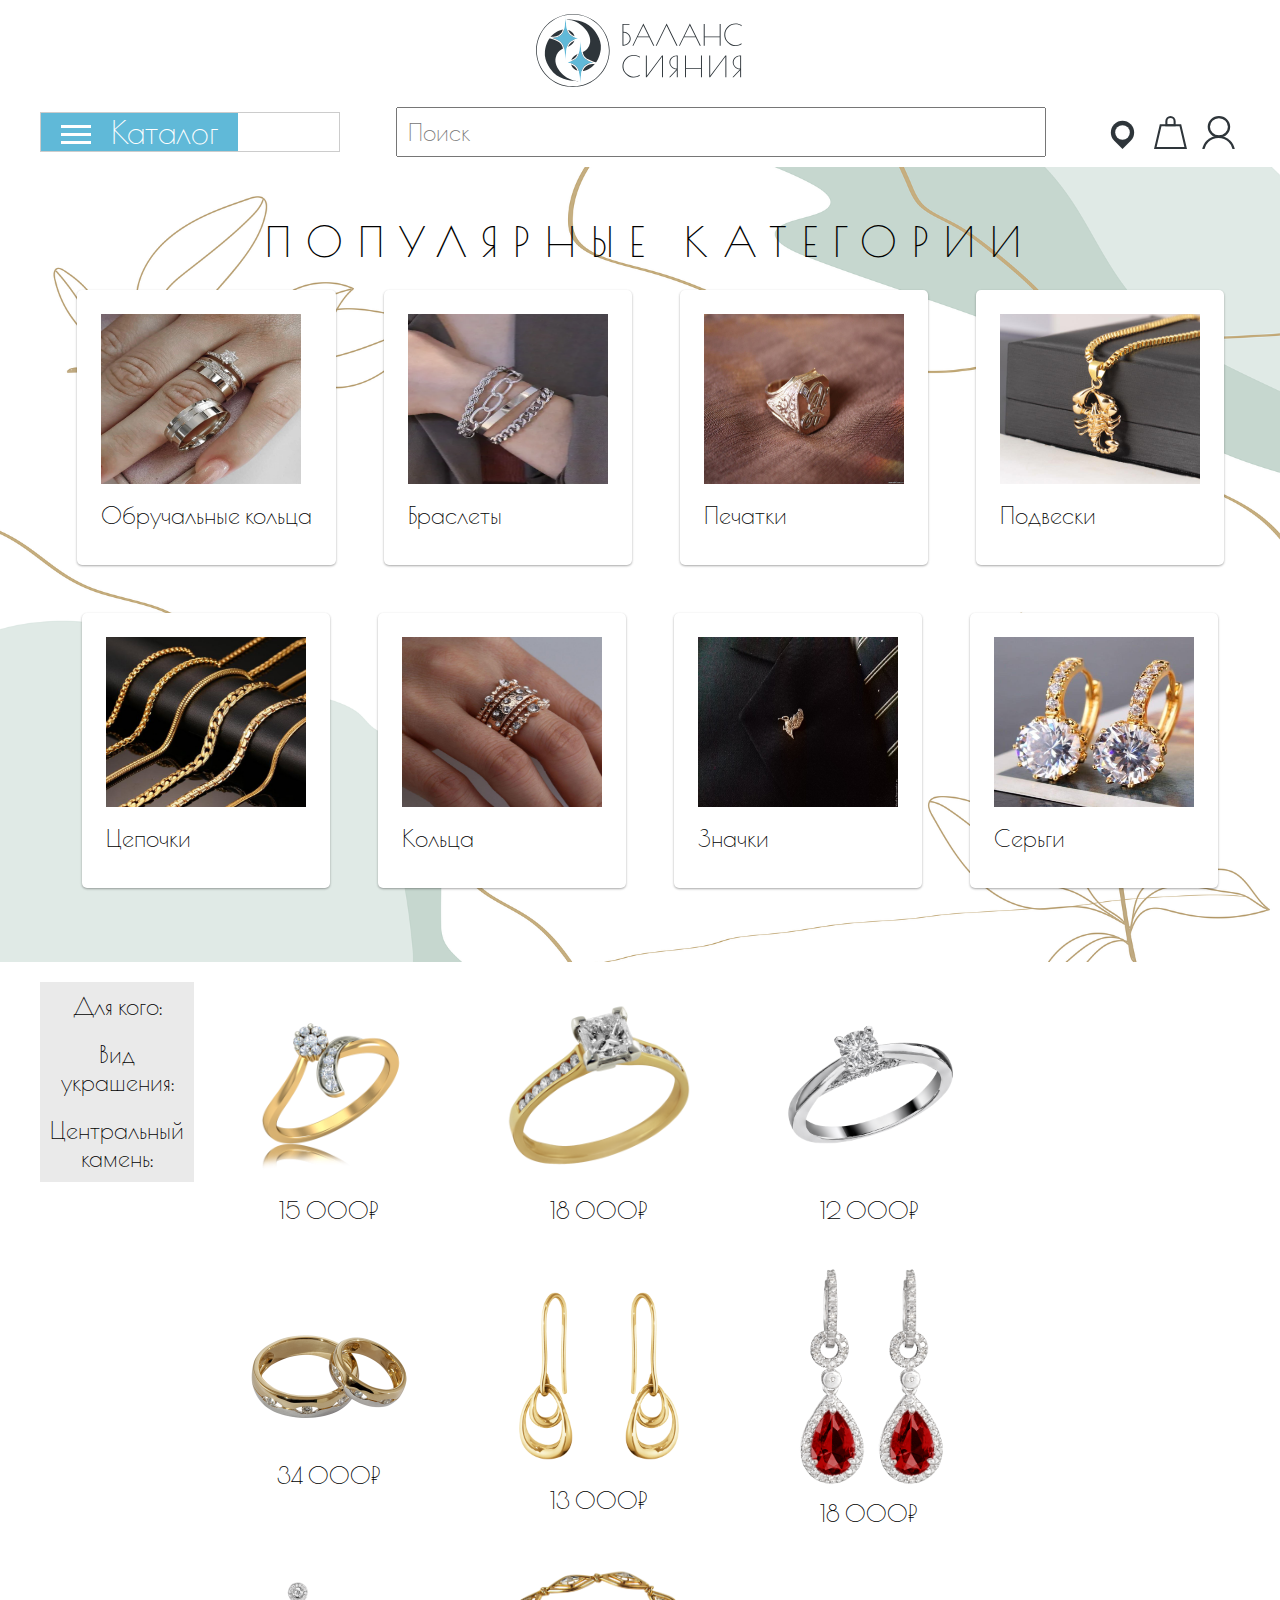
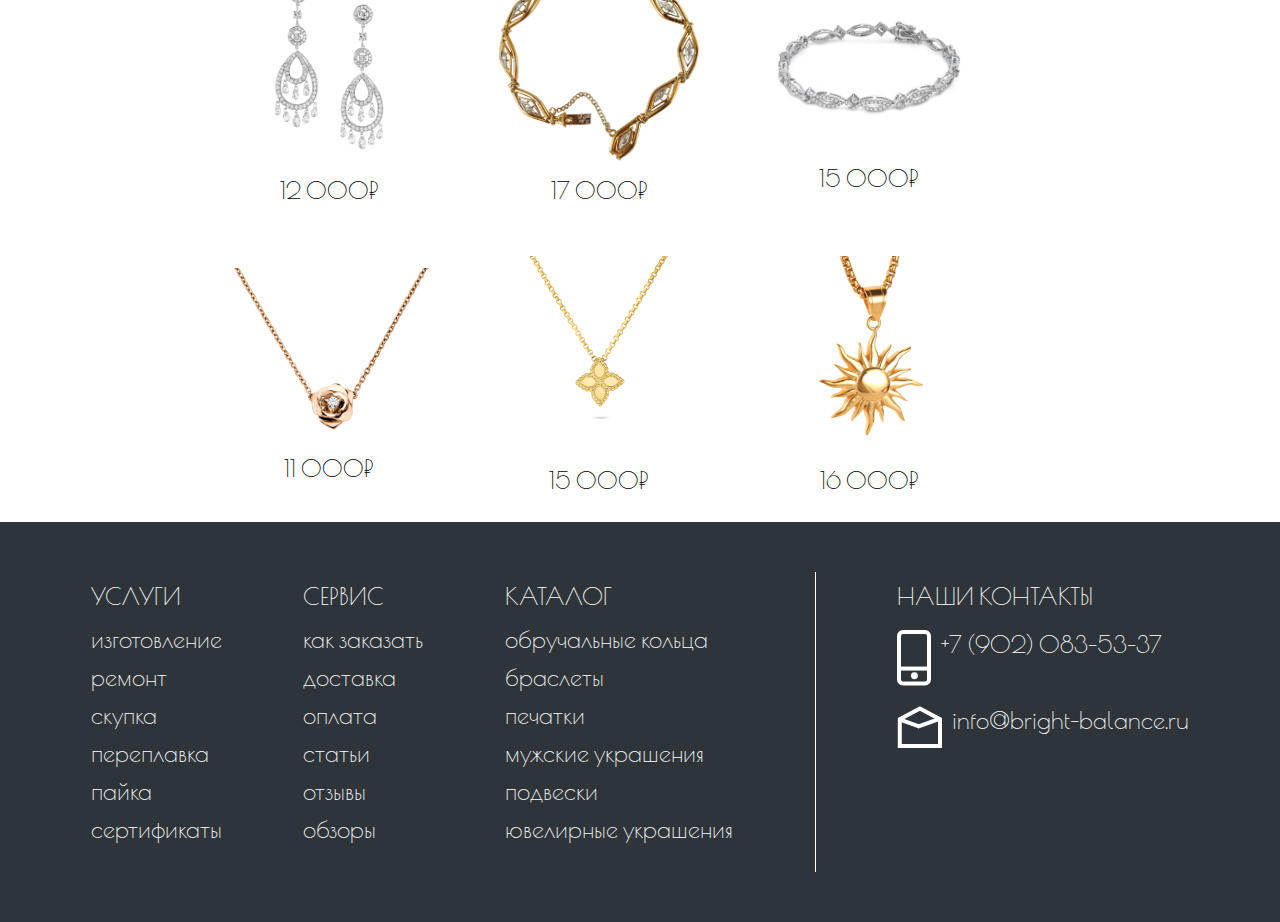
==== catalogue.html @ 17504b64 "Add files via upload" ====
<!DOCTYPE html>
<html lang="en">
<head>
    <meta charset="UTF-8">
    <meta name="viewport" content="width=device-width, initial-scale=1.0">
    <title>Баланс Сияния - Каталог</title>
    <link rel="stylesheet" href="./assets/styles/catalogue-styles.css">
</head>
<body>
    <header>
        <div class="section-navbar">
            <div class="container">
                <div class="logo">
                    <img src="./assets/imgs/shinebalance-logo.svg" alt="">
                </div>
                <div class="navbar">
                    <div class="dropdown">
                        <label for="dropdown-toggle" class="catalog-button"><img src="./assets/imgs/lines.svg" alt="">Каталог</label>
                        <input type="checkbox" id="dropdown-toggle" class="dropdown-toggle">
                        
                        <div class="dropdown-content">
                            <a href="#">Весь каталог</a>
                            <div class="line"></div>
                            <p>Популярные категории</p>
                            <a href="#">Кольца</a>
                            <a href="#">Серьги</a>
                            <a href="#">Браслеты</a>
                            <a href="#">Ожерелья</a>
                        </div>
                    </div>
                    <input type="search" placeholder="Поиск">
                    <div class="kn">
                        <button class="map"></button>
                        <button class="cart"></button>
                        <button class="account"></button>
                    </div>
                </div>
            </div>
        </div>
    </header>

    <main>
        <div class="section-popular">
            <div class="container">
                <div class="title">
                    <p>ПОПУЛЯРНЫЕ КАТЕГОРИИ</p>
                </div>
                <div class="cards">
                    <div class="cat-card">
                        <img src="./assets/imgs/weddingrings.jpg" alt="">
                        <p>Обручальные кольца</p>
                    </div>
                    <div class="cat-card">
                        <img src="./assets/imgs/bracelet.jpg" alt="">
                        <p>Браслеты</p>
                    </div>
                    <div class="cat-card">
                        <img src="./assets/imgs/pechatki.jpg" alt="">
                        <p>Печатки</p>
                    </div>
                    <div class="cat-card">
                        <img src="./assets/imgs/podveski.jpeg" alt="">
                        <p>Подвески</p>
                    </div>
                    <div class="cat-card">
                        <img src="./assets/imgs/chains.jpg" alt="">
                        <p>Цепочки</p>
                    </div>
                    <div class="cat-card">
                        <img src="./assets/imgs/rings.jpeg" alt="">
                        <p>Кольца</p>
                    </div>
                    <div class="cat-card">
                        <img src="./assets/imgs/znachki.jpg" alt="">
                        <p>Значки</p>
                    </div>
                    <div class="cat-card">
                        <img src="./assets/imgs/earrings.jpg" alt="">
                        <p>Серьги</p>
                    </div>
                </div>
            </div>
        </div>

        <div class="section-catalogue">
            <div class="container">
                <div class="preferences">
                    <div class="dropdown1">
                        <input type="checkbox" id="toggle-dropdown1" hidden>
                        <label for="toggle-dropdown1" class="dropdown-title">Для кого:</label>
                        <ul class="options-list">
                            <li><input type="checkbox" id="option1"><label for="option1">Мужское</label></li>
                            <li><input type="checkbox" id="option2"><label for="option2">Женское</label></li>
                        </ul>
                    </div>
                    
                    <div class="dropdown2">
                        <input type="checkbox" id="toggle-dropdown2" hidden>
                        <label for="toggle-dropdown2" class="dropdown-title">Вид украшения:</label>
                        <ul class="options-list">
                            <li><input type="checkbox" id="option1"><label for="option1">Кольца</label></li>
                            <li><input type="checkbox" id="option2"><label for="option2">Серьги</label></li>
                            <li><input type="checkbox" id="option1"><label for="option1">Колье</label></li>
                            <li><input type="checkbox" id="option2"><label for="option2">Браслет</label></li>
                            <li><input type="checkbox" id="option1"><label for="option1">Подвески</label></li>
                            <li><input type="checkbox" id="option2"><label for="option2">Цепочки</label></li>
                        </ul>
                    </div>
                    
                    <div class="dropdown3">
                        <input type="checkbox" id="toggle-dropdown3" hidden>
                        <label for="toggle-dropdown3" class="dropdown-title">Центральный камень:</label>
                        <ul class="options-list">
                            <li><input type="checkbox" id="option1"><label for="option1">Без вставок</label></li>
                            <li><input type="checkbox" id="option2"><label for="option2">Бриллиант</label></li>
                            <li><input type="checkbox" id="option1"><label for="option1">Сапфир</label></li>
                            <li><input type="checkbox" id="option2"><label for="option2">Рубин</label></li>
                            <li><input type="checkbox" id="option1"><label for="option1">Изумруд</label></li>
                            <li><input type="checkbox" id="option2"><label for="option2">Жемчуг</label></li>
                        </ul>
                    </div>
                </div>

                <div class="product">
                    <div class="card">
                        <div class="image"><img src="./assets/imgs/product1.png" alt=""></div>
                        <p>15 000₽</p>
                        <div class="descr" hidden>
                            <p>Золотое кольцо с вставками из горного хрусталя</p>
                            <button>В корзину</button>
                        </div>
                    </div>

                    <div class="card">
                        <div class="image"><img src="./assets/imgs/product2.png" alt=""></div>
                        <p>18 000₽</p>
                        <div class="descr" hidden>
                            <p>Материалистичное золотое кольцо с вставками из горного хрусталя</p>
                            <button>В корзину</button>
                        </div>
                    </div>

                    <div class="card">
                        <div class="image"><img src="./assets/imgs/product3.png" alt=""></div>
                        <p>12 000₽</p>
                        <div class="descr" hidden>
                            <p>Серебряное кольцо с вставками из горного хрусталя</p>
                            <button>В корзину</button>
                        </div>
                    </div>

                    <div class="card">
                        <div class="image"><img src="./assets/imgs/product4.png" alt=""></div>
                        <p>34 000₽</p>
                        <div class="descr" hidden>
                            <p>Обручальные кольца из классического и белого золота</p>
                            <button>В корзину</button>
                        </div>
                    </div>

                    <div class="card">
                        <div class="image"><img src="./assets/imgs/product5.png" alt=""></div>
                        <p>13 000₽</p>
                        <div class="descr" hidden>
                            <p>Массивные серьги из золота в стиле минимализм</p>
                            <button>В корзину</button>
                        </div>
                    </div>

                    <div class="card">
                        <div class="image"><img src="./assets/imgs/product6.png" alt=""></div>
                        <p>18 000₽</p>
                        <div class="descr" hidden>
                            <p>Серебряные серьги со вставками из горного хрусталя и рубина</p>
                            <button>В корзину</button>
                        </div>
                    </div>

                    <div class="card">
                        <div class="image"><img src="./assets/imgs/product7.png" alt=""></div>
                        <p>12 000₽</p>
                        <div class="descr" hidden>
                            <p>Серебряные серьги с вставками из горного хрусталя</p>
                            <button>В корзину</button>
                        </div>
                    </div>

                    <div class="card">
                        <div class="image"><img src="./assets/imgs/product8.png" alt=""></div>
                        <p>17 000₽</p>
                        <div class="descr" hidden>
                            <p>Браслет из золота и серебра с ромбовидным узором</p>
                            <button>В корзину</button>
                        </div>
                    </div>

                    <div class="card">
                        <div class="image"><img src="./assets/imgs/product9.webp" alt=""></div>
                        <p>15 000₽</p>
                        <div class="descr" hidden>
                            <p>Серебряный браслет со вставками из горного хрусталя</p>
                            <button>В корзину</button>
                        </div>
                    </div>

                    <div class="card">
                        <div class="image"><img src="./assets/imgs/product10.webp" alt=""></div>
                        <p>11 000₽</p>
                        <div class="descr" hidden>
                            <p>Подвеска “Роза” из сплава меди со вставкой из горного хрусталя</p>
                            <button>В корзину</button>
                        </div>
                    </div>

                    <div class="card">
                        <div class="image"><img src="./assets/imgs/product11.png" alt=""></div>
                        <p>15 000₽</p>
                        <div class="descr" hidden>
                            <p>Золотая подвеска “Лепестки”</p>
                            <button>В корзину</button>
                        </div>
                    </div>

                    <div class="card">
                        <div class="image"><img src="./assets/imgs/product12.png" alt=""></div>
                        <p>16 000₽</p>
                        <div class="descr" hidden>
                            <p>Золотая подвеска “Солнце”</p>
                            <button>В корзину</button>
                        </div>
                    </div>
                </div>
            </div>
        </div>
    </main>

    <footer>
        <div class="uslugi">
            <div class="title">УСЛУГИ</div>
            <div class="links">
                <a href="">изготовление</a>
                <a href="">ремонт</a>
                <a href="">скупка</a>
                <a href="">переплавка</a>
                <a href="">пайка</a>
                <a href="">сертификаты</a>
            </div>
        </div>
        <div class="services">
            <div class="title">СЕРВИС</div>
            <div class="links">
                <a href="">как заказать</a>
                <a href="">доставка</a>
                <a href="">оплата</a>
                <a href="">статьи</a>
                <a href="">отзывы</a>
                <a href="">обзоры</a>
            </div>
        </div>
        <div class="catalogue">
            <div class="title">КАТАЛОГ</div>
            <div class="links">
                <a href="">обручальные кольца</a>
                <a href="">браслеты</a>
                <a href="">печатки</a>
                <a href="">мужские украшения</a>
                <a href="">подвески</a>
                <a href="">ювелирные украшения</a>
            </div>
        </div>
        <div class="line"></div>
        <div class="catalogue">
            <div class="title">НАШИ КОНТАКТЫ</div>
            <div class="contacts">
                <div class="contct">
                    <img src="./assets/imgs/phone.svg" alt="">
                    <p>+7 (902) 083-53-37</p>
                </div>
                <div class="contct">
                    <img src="./assets/imgs/mail.svg" alt="">
                    <p>info@bright-balance.ru</p>
                </div>
            </div>
        </div>
    </footer>
</body>
</html>
---- assets/styles/catalogue-styles.css ----
@font-face {
    font-family: "PoiretOne";
    src: url(../fonts/PoiretOne-Regular.ttf);
    font-weight: 500;
    font-style: normal;
}

*{
    margin: 0;
    bottom: 0;
    padding: 0;
    outline: none;
    text-decoration: none;
    box-sizing: border-box;
    font-family: "PoiretOne";
    font-size: 24px;
}

.container{
    width: 1200px;
    margin: 0 auto;
}

.logo {
    display: flex;
    justify-content: center;
    padding: 10px 0;
}

.logo img{
    width: 214px;
}

.navbar{
    display: flex;
    justify-content: space-between;
    align-items: center;
    margin: 10px 0;
}

.navbar button{
    border: none;
    width: 33px;
    height: 33px;
    background-color: #3498db00;
    background-size: cover;
    margin: 5px;
}

.navbar .map{
    background-image: url(../imgs/map-mark.svg);
}

.navbar .cart{
    background-image: url(../imgs/cart.svg);
}

.navbar .account{
    background-image: url(../imgs/account-icon.svg);
}

.navbar input{
    width: 650px;
    height: 50px;
    padding: 10px;
}


.navbar .dropdown-toggle {
    display: none;
}

/* Стили для кнопки */
.catalog-button {
    background-color: #60B9D8;
    color: white;
    padding: 10px 20px;
    font-size: 32px;
    border: none;
    cursor: pointer;
    width: 100%;
    text-align: left;
    margin: 5px 0;
}

.catalog-button img{
    padding-right: 20px;
}

/* Скрытый список до активации */
.navbar .dropdown-content {
    display: none;
    position: absolute;
    top: 20%;
    background-color: #f9f9f9;
    min-width: 1000px;
    height: 300px;
    box-shadow: 0px 8px 16px 0px rgba(0,0,0,0.2);
    z-index: 1;
    border: solid 1px black;
    padding: 5px;
}

/* Показываем список при нажатии на кнопку */
 .dropdown-toggle:checked ~ .dropdown-content {
    display: block;
}

/* Ссылки внутри списка */
.navbar .dropdown-content a {
    color: black;
    padding: 12px 16px;
    text-decoration: none;
    display: block;
}

.navbar .dropdown-content .line{
    width: 100%;
    height: 1px;
    background-color: black;
}

/* Изменение цвета ссылки при наведении */
.navbar .dropdown-content a:hover {
    background-color: #f1f1f1;
}

.section-popular{
    background-image: url(../imgs/background-g628e345a4_1920.png);
    background-size: cover;
    background-position: center;
    padding: 50px;
}

.section-popular .container{
    display: flex;
    flex-direction: column;
    align-items: center;
}

.section-popular .title p{
    text-align: center;
    font-size: 42px;
    letter-spacing: 15px;
}

.cards {
    display: flex;
    flex-wrap: wrap;
    align-items: center;
    justify-content: center;
}

.cat-card {
    margin: 1rem;
    background-color: white;
    padding: 1em;
    box-shadow: 0 1px 3px rgba(0,0,0,0.12), 0 1px 2px rgba(0,0,0,0.24);
    transition: all 0.3s cubic-bezier(.25,.8,.25,1);
    border-radius: 5px;
}

.cat-card img {
    width: 200px;
    height: 170px;
}

.cat-card p {
    margin: 0.5em 0;
}

.cat-card:hover {
    box-shadow: 0 14px 28px rgba(0,0,0,0.25), 0 10px 10px rgba(0,0,0,0.22);
}


.section-catalogue .container{
    display: flex;
    justify-content: space-between;
}

.section-catalogue .preferences{
    padding-top: 20px;
}


.dropdown {
    width: 300px;
    max-height: 200px;
    overflow-y: auto;
    border: 1px solid #ccc;
    position: relative;
}

.dropdown-title {
    cursor: pointer;
    background-color: #eaeaea;
    padding: 10px;
    text-align: center;
    user-select: none;
    display: block;
}

.options-list {
    list-style-type: none;
    padding: 10px;
    display: none;
}

.options-list li {
    margin-bottom: 5px;
}

.options-list input[type="checkbox"] {
    vertical-align: middle;
    margin-right: 5px;
}

.options-list label {
    vertical-align: middle;
}

#toggle-dropdown1:checked ~ .options-list {
    display: block;
}
#toggle-dropdown2:checked ~ .options-list {
    display: block;
}
#toggle-dropdown3:checked ~ .options-list {
    display: block;
}

.product {
    display: flex;
    flex-wrap: wrap;
}

.product .card {
    width: 270px;
    height: 290px;
    border-radius: 5px;
    display: flex;
    flex-direction: column;
    justify-content: center;
    align-items: center;
}

.product .card img {
    width: 200px;
}

.product .card .descr{
   background-color: white;
    box-shadow: 0 14px 28px rgba(0,0,0,0.25), 0 10px 10px rgba(0,0,0,0.22);
    border-radius: 5px;
    padding: 15px; 
}

.product .card:hover .descr{
    display: block;
    transition: 0.3s ease-in-out;
}

.product .card:hover{
    position: relative;
    background-color: white;
    box-shadow: 0 14px 28px rgba(0,0,0,0.25), 0 10px 10px rgba(0,0,0,0.22);
    transition: 0.3s ease-in-out;
}

.product .card .descr p{
    font-size: 20px;
}

.product .card p{
    padding: 5px;
}



footer{
    background-color: #2E353A;
    color: white;
    display: flex;
    justify-content: space-around;
    padding: 50px;
}

footer *{
    padding: 5px 0;
}

footer a{
    text-decoration: none;
    color: white;
}

footer .links{
    display: flex;
    flex-direction: column;
}
.contct{
    display: flex;
}

.contct p{
    padding-left: 10px;
}

footer .line{
    height: 300px;
    width: 1px;
    background-color: white;
}
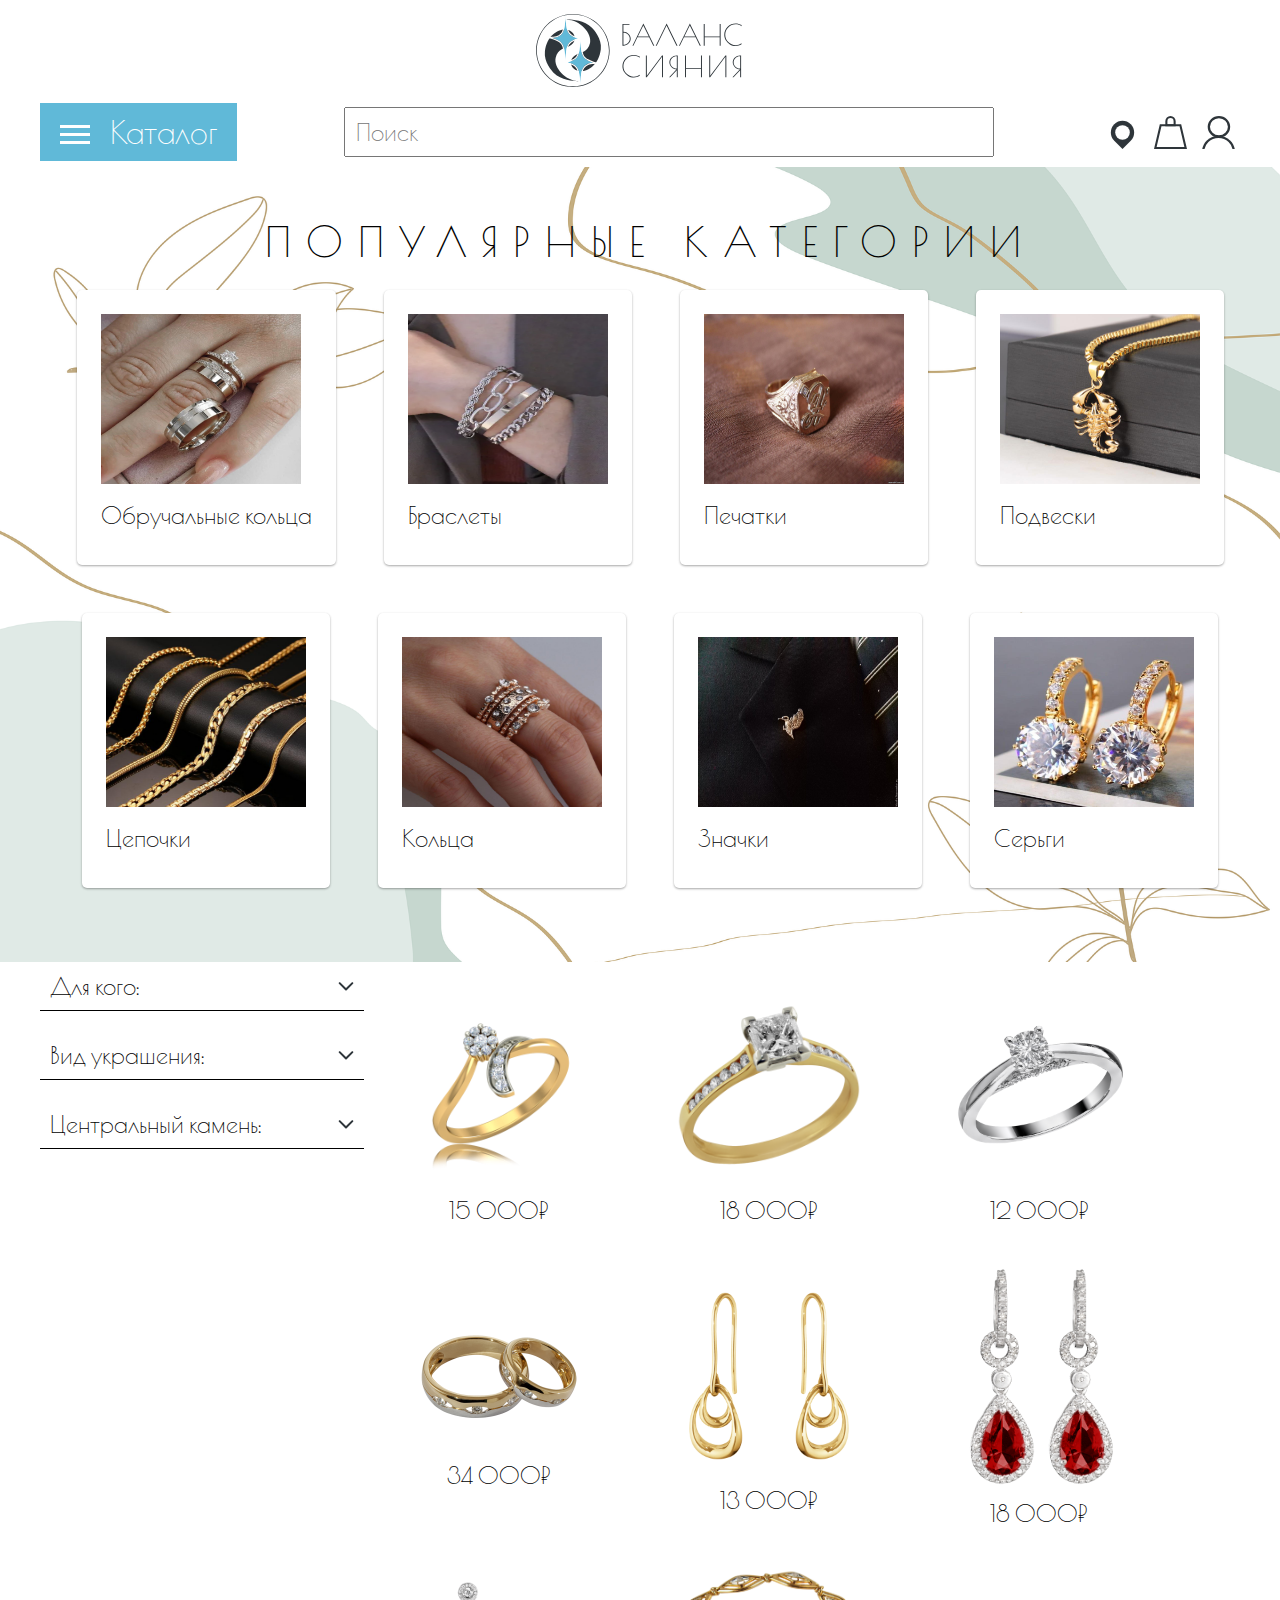
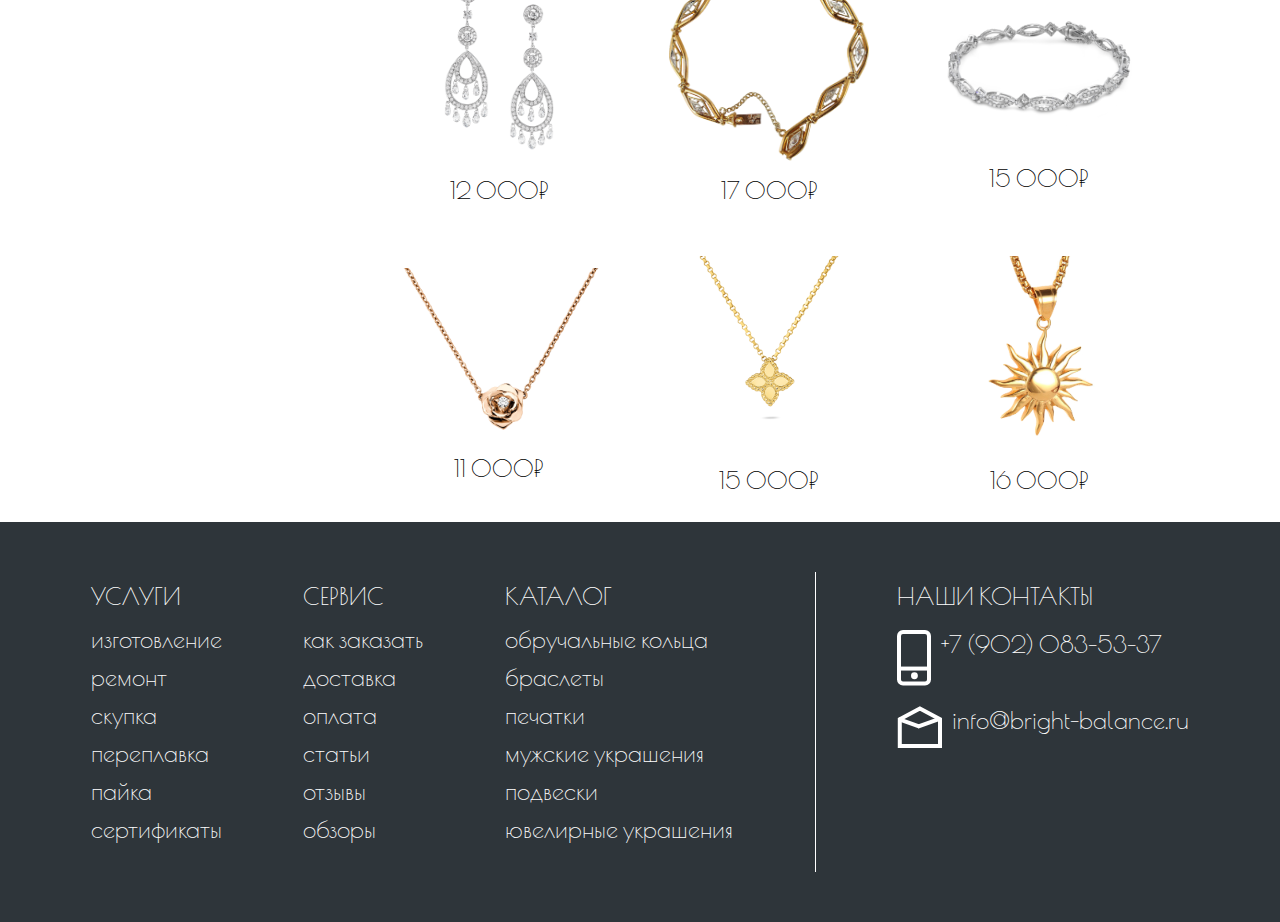
==== commit db29db3f: "исправила меню каталога на стр каталога + выпадающие списки +" ====
--- a/catalogue.html
+++ b/catalogue.html
@@ -14,7 +14,7 @@
                     <img src="./assets/imgs/shinebalance-logo.svg" alt="">
                 </div>
                 <div class="navbar">
-                    <div class="dropdown">
+                    <div class="dropdown-header">
                         <label for="dropdown-toggle" class="catalog-button"><img src="./assets/imgs/lines.svg" alt="">Каталог</label>
                         <input type="checkbox" id="dropdown-toggle" class="dropdown-toggle">
                         
@@ -87,7 +87,7 @@
                 <div class="preferences">
                     <div class="dropdown1">
                         <input type="checkbox" id="toggle-dropdown1" hidden>
-                        <label for="toggle-dropdown1" class="dropdown-title">Для кого:</label>
+                        <label for="toggle-dropdown1" class="dropdown-title">Для кого: <img src="./assets/imgs/Arrow2.svg" alt=""></label>
                         <ul class="options-list">
                             <li><input type="checkbox" id="option1"><label for="option1">Мужское</label></li>
                             <li><input type="checkbox" id="option2"><label for="option2">Женское</label></li>
@@ -96,7 +96,7 @@
                     
                     <div class="dropdown2">
                         <input type="checkbox" id="toggle-dropdown2" hidden>
-                        <label for="toggle-dropdown2" class="dropdown-title">Вид украшения:</label>
+                        <label for="toggle-dropdown2" class="dropdown-title">Вид украшения: <img src="./assets/imgs/Arrow2.svg" alt=""></label>
                         <ul class="options-list">
                             <li><input type="checkbox" id="option1"><label for="option1">Кольца</label></li>
                             <li><input type="checkbox" id="option2"><label for="option2">Серьги</label></li>
@@ -109,7 +109,7 @@
                     
                     <div class="dropdown3">
                         <input type="checkbox" id="toggle-dropdown3" hidden>
-                        <label for="toggle-dropdown3" class="dropdown-title">Центральный камень:</label>
+                        <label for="toggle-dropdown3" class="dropdown-title">Центральный камень: <img src="./assets/imgs/Arrow2.svg" alt=""></label>
                         <ul class="options-list">
                             <li><input type="checkbox" id="option1"><label for="option1">Без вставок</label></li>
                             <li><input type="checkbox" id="option2"><label for="option2">Бриллиант</label></li>
--- a/assets/styles/catalogue-styles.css
+++ b/assets/styles/catalogue-styles.css
@@ -180,12 +180,11 @@
 }
 
 .section-catalogue .preferences{
-    padding-top: 20px;
-}
-
+    width: 100%;
+}
 
 .dropdown {
-    width: 300px;
+    width: 100%;
     max-height: 200px;
     overflow-y: auto;
     border: 1px solid #ccc;
@@ -194,17 +193,19 @@
 
 .dropdown-title {
     cursor: pointer;
-    background-color: #eaeaea;
     padding: 10px;
-    text-align: center;
     user-select: none;
-    display: block;
+    display: flex;
+    justify-content: space-between;
+    border-bottom: solid 1px black;
 }
 
 .options-list {
     list-style-type: none;
     padding: 10px;
-    display: none;
+    max-height: 0;
+    opacity: 0;
+    transition: 0.5s ease-in-out, opacity 0.2s ease-in-out;
 }
 
 .options-list li {
@@ -222,12 +223,38 @@
 
 #toggle-dropdown1:checked ~ .options-list {
     display: block;
+    opacity: 1;
+    max-height: 400px;
+    transition: 0.5s ease-in-out opacity 0.2s ease-in-out;
 }
 #toggle-dropdown2:checked ~ .options-list {
     display: block;
+    opacity: 1;
+    max-height: 400px;
+    transition: 0.5s ease-in-out opacity 0.2s ease-in-out;
 }
 #toggle-dropdown3:checked ~ .options-list {
     display: block;
+    opacity: 1;
+    max-height: 400px;
+    transition: 0.5s ease-in-out opacity 0.2s ease-in-out;
+}
+
+.dropdown-title img{
+    transition: 0.3s;
+}
+
+#toggle-dropdown1:checked ~ .dropdown-title img {
+    transform: rotate(180deg);
+    transition: 0.3s;
+}
+#toggle-dropdown2:checked ~ .dropdown-title img {
+    transform: rotate(180deg);
+    transition: 0.3s;
+}
+#toggle-dropdown3:checked ~ .dropdown-title img {
+    transform: rotate(180deg);
+    transition: 0.3s;
 }
 
 .product {
@@ -243,6 +270,7 @@
     flex-direction: column;
     justify-content: center;
     align-items: center;
+    transition: 0.5s ease-in-out;
 }
 
 .product .card img {
@@ -254,18 +282,19 @@
     box-shadow: 0 14px 28px rgba(0,0,0,0.25), 0 10px 10px rgba(0,0,0,0.22);
     border-radius: 5px;
     padding: 15px; 
+    transition: 0.5s ease-in-out;
 }
 
 .product .card:hover .descr{
     display: block;
-    transition: 0.3s ease-in-out;
+    transition: 0.5s;
 }
 
 .product .card:hover{
     position: relative;
     background-color: white;
     box-shadow: 0 14px 28px rgba(0,0,0,0.25), 0 10px 10px rgba(0,0,0,0.22);
-    transition: 0.3s ease-in-out;
+    transition: 0.5s ease-in-out;
 }
 
 .product .card .descr p{
@@ -293,6 +322,11 @@
 footer a{
     text-decoration: none;
     color: white;
+}
+
+footer a:hover{
+    color: #FFE679;
+    transition: 0.2s ease-in-out;
 }
 
 footer .links{
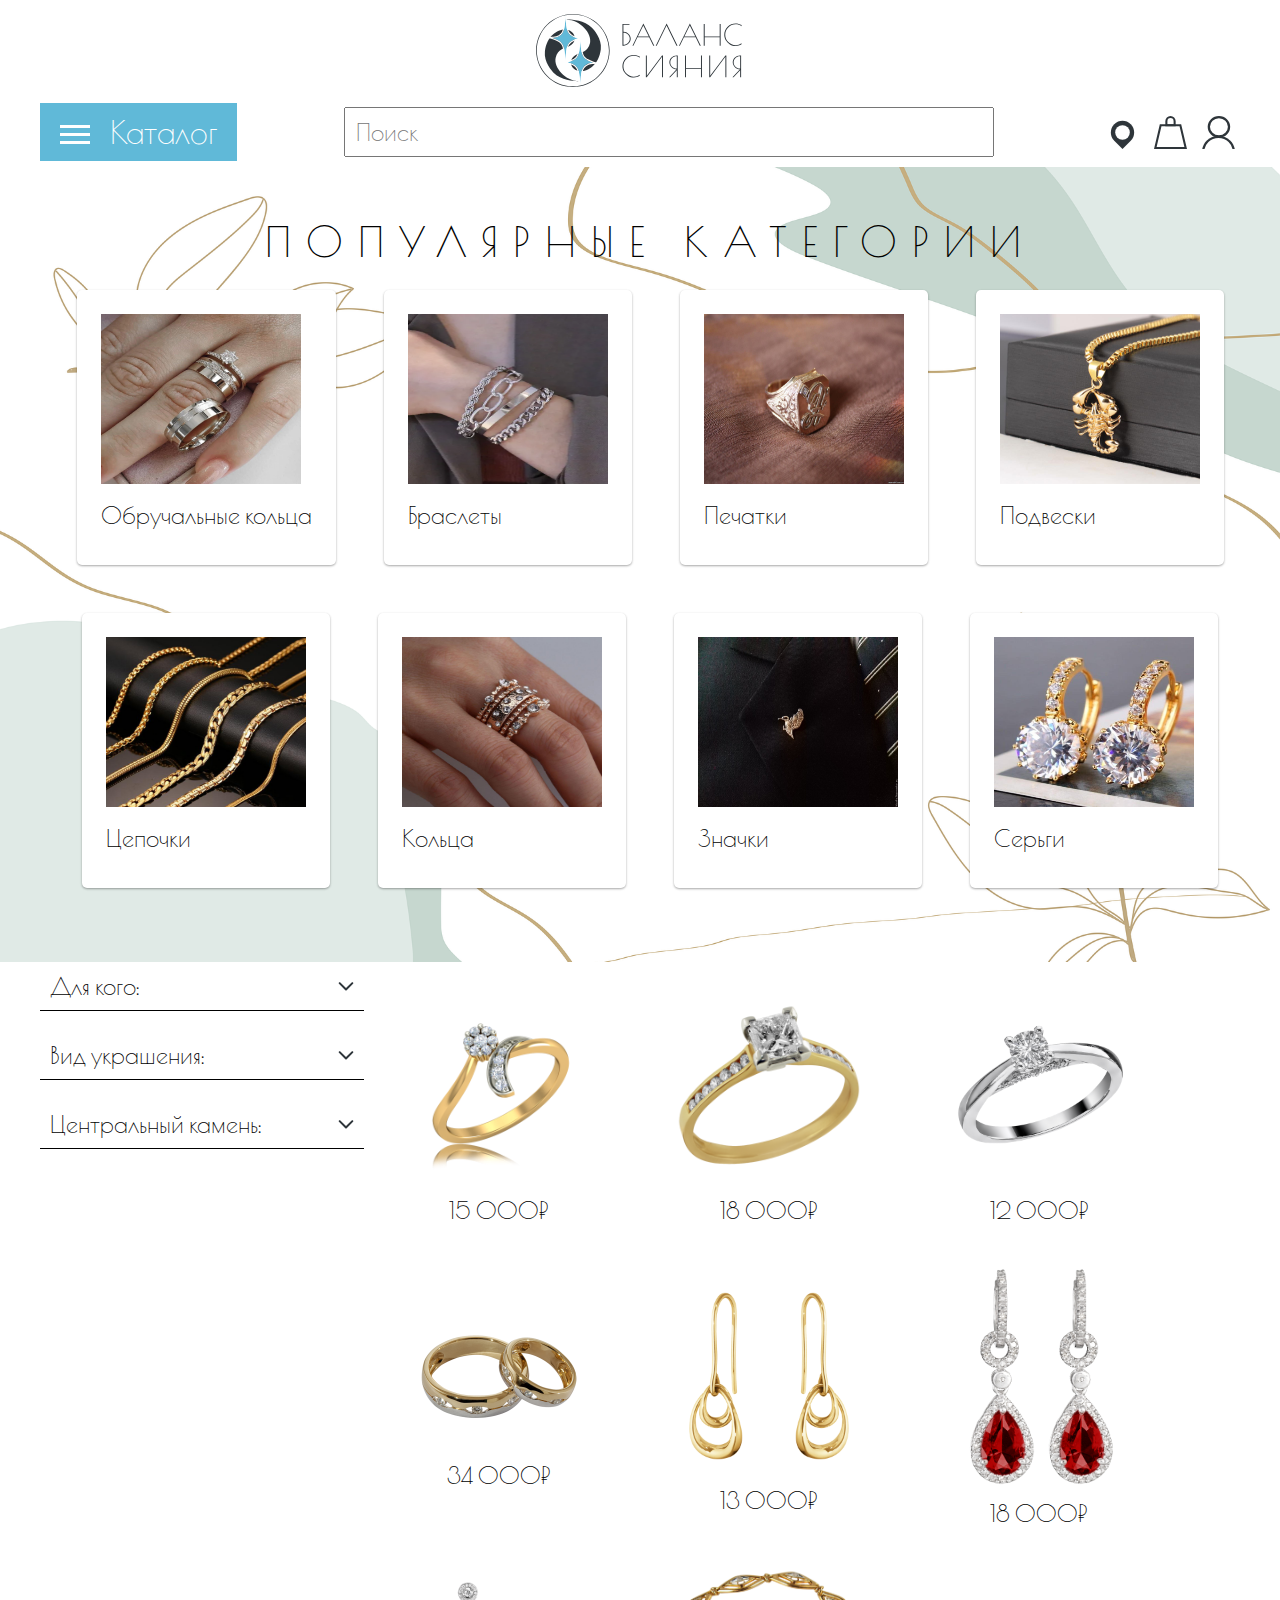
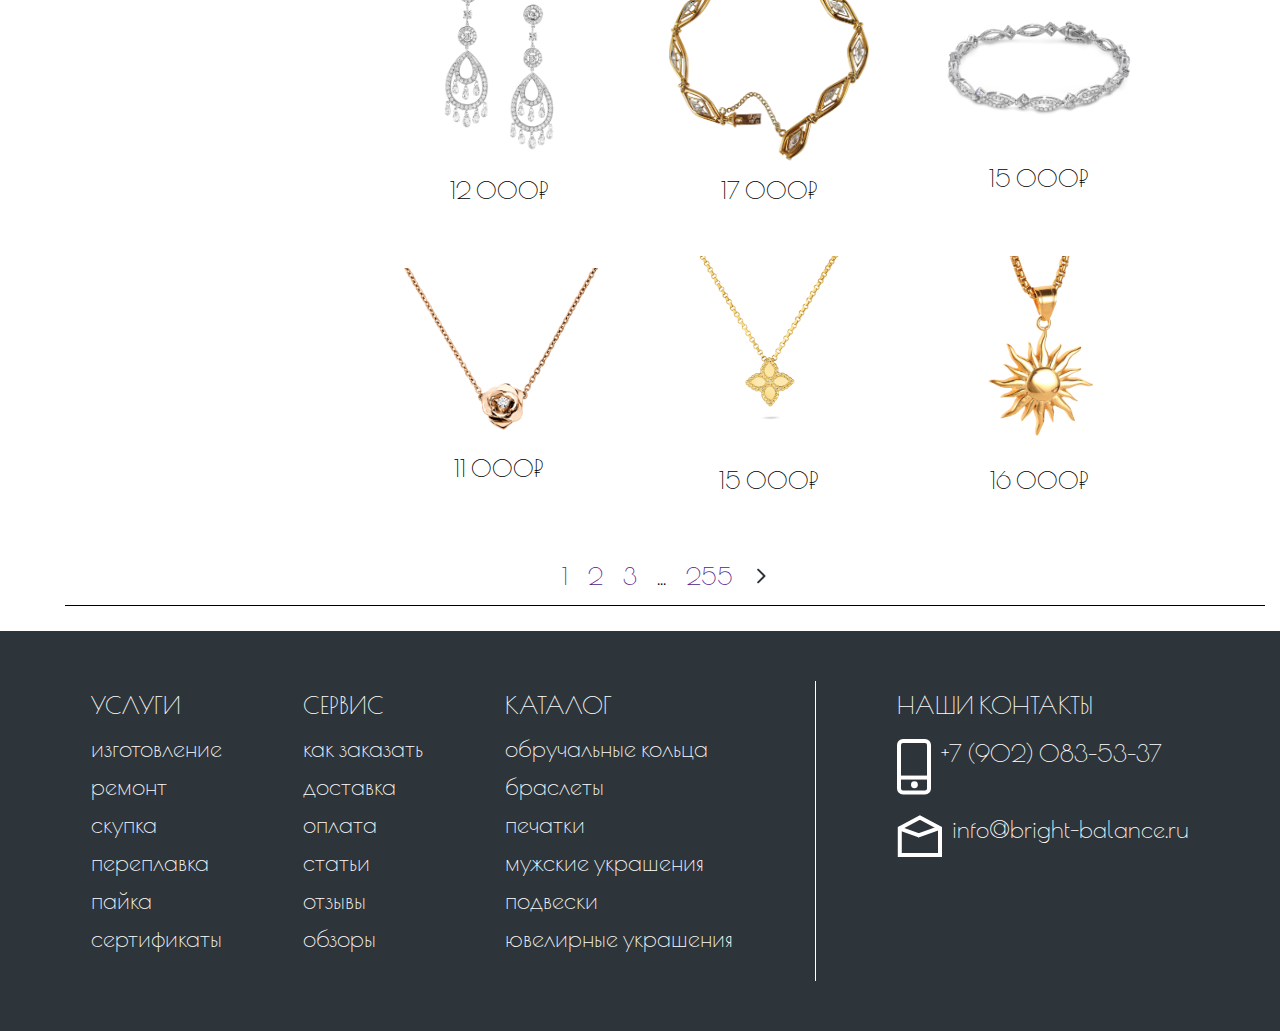
==== commit 6f40b93a: "штучка с страницами каталога" ====
--- a/catalogue.html
+++ b/catalogue.html
@@ -232,6 +232,20 @@
                 </div>
             </div>
         </div>
+        <div class="section-pages">
+            <div class="container">
+                <div class="pages">
+                    <div class="nums">
+                        <a href="">1</a>
+                        <a href="">2</a>
+                        <a href="">3</a>
+                        <p>...</p>
+                        <a href="">255</a>
+                        <img src="./assets/imgs/Arrow2.svg" alt="">
+                    </div>
+                </div>
+            </div>
+        </div>
     </main>
 
     <footer>
--- a/assets/styles/catalogue-styles.css
+++ b/assets/styles/catalogue-styles.css
@@ -290,6 +290,10 @@
     transition: 0.5s;
 }
 
+.product .card:hover .descr *{
+    margin: 5px 0;
+}
+
 .product .card:hover{
     position: relative;
     background-color: white;
@@ -305,7 +309,41 @@
     padding: 5px;
 }
 
-
+.product .card .descr button{
+    border: solid #FFE679 2px;
+    padding: 5px 10px;
+    background-color: white;
+    transition: 0.5s;
+}
+
+.product .card .descr button:hover{
+    background-color: #60B9D8;
+    border: none;
+    color: white;
+    transition: 0.5s;
+}
+
+.section-pages .pages{
+    display: flex;
+    justify-content: center;
+    align-items: center;
+    width: 100%;
+    border-bottom: solid black 1px;
+    margin: 25px;
+    padding: 15px;
+}
+
+.pages .nums{
+    display: flex;
+}
+
+.pages .nums *{
+    padding: 0 10px;
+}
+
+.pages .nums img{
+    transform: rotate(-90deg);
+}
 
 footer{
     background-color: #2E353A;
